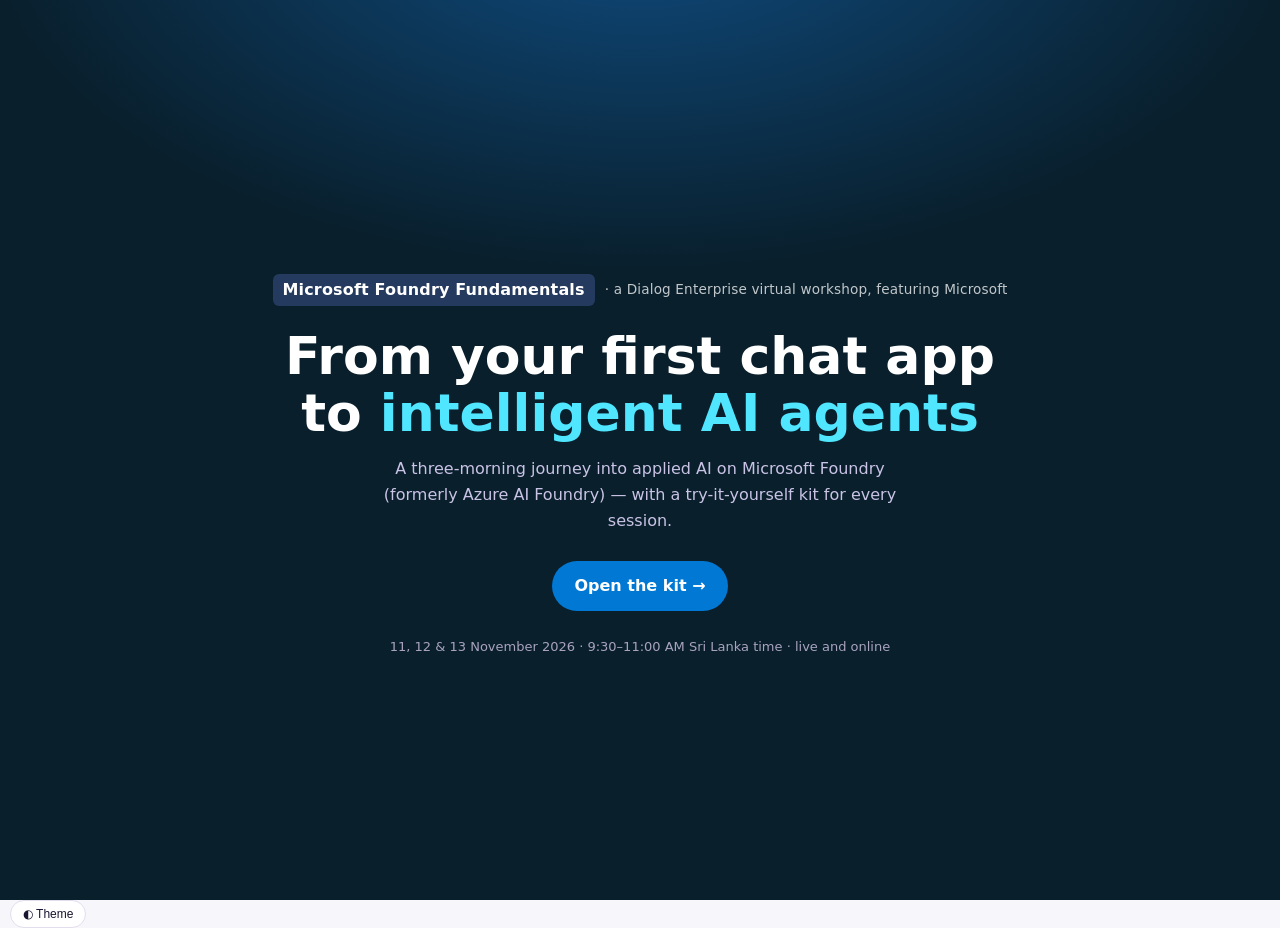
==== docs/index.html @ ff6bd593 "Add Microsoft Foundry Fundamentals try-it kit: site, Day 1 guide and chat app" ====
<!doctype html>
<html lang="en"><head><meta charset="utf-8"><meta name="viewport" content="width=device-width,initial-scale=1">
<title>Microsoft Foundry Fundamentals</title><link rel="stylesheet" href="assets/site.css"></head>
<body><section class="hero"><span class="brand"><span class="f">Microsoft Foundry Fundamentals</span><span class="by">· a Dialog Enterprise virtual workshop, featuring Microsoft</span></span>
<h1>From your first chat app to <span class="accent">intelligent AI agents</span></h1>
<p class="sub">A three-morning journey into applied AI on Microsoft Foundry (formerly Azure AI Foundry) — with a try-it-yourself
kit for every session.</p>
<a class="cta" href="home.html">Open the kit →</a>
<div class="meta">11, 12 & 13 November 2026 · 9:30–11:00 AM Sri Lanka time · live and online</div></section>
<script src="assets/site.js"></script></body></html>
---- docs/assets/site.css ----
:root{
  --ink:#1A1530;--muted:#5E5873;--bg:#F7F6FB;--card:#FFFFFF;--panel:#F0EEF7;--border:#E2DEEE;
  --dialog:#0078D4;--dialog-soft:#DEECF9;--foundry:#243A5E;--foundry-soft:#E8F1FB;--ok:#147A4B;--warn:#A15C00;
  --code-bg:#14112A;--code-ink:#E9E6FF;--hero:#091F2C;
}
@media (prefers-color-scheme:dark){:root:not([data-theme="light"]){
  --ink:#ECEAF6;--muted:#A9A3C0;--bg:#110E1F;--card:#1B1730;--panel:#221D3B;--border:#332D52;
  --dialog:#4FA8FF;--dialog-soft:#0F2A44;--foundry:#7FB8F0;--foundry-soft:#13283D;--ok:#4FD39A;--warn:#F2B04C;
  --code-bg:#0B0918;--code-ink:#E9E6FF;--hero:#0B0918;
}}
:root[data-theme="dark"]{
  --ink:#ECEAF6;--muted:#A9A3C0;--bg:#110E1F;--card:#1B1730;--panel:#221D3B;--border:#332D52;
  --dialog:#4FA8FF;--dialog-soft:#0F2A44;--foundry:#7FB8F0;--foundry-soft:#13283D;--ok:#4FD39A;--warn:#F2B04C;
  --code-bg:#0B0918;--code-ink:#E9E6FF;--hero:#0B0918;
}
*{box-sizing:border-box}
html{-webkit-text-size-adjust:100%}
body{margin:0;font-family:'Segoe UI',system-ui,-apple-system,Helvetica,Arial,sans-serif;color:var(--ink);background:var(--bg);line-height:1.6}
a{color:var(--foundry)}
code{font-family:'Cascadia Code',Consolas,'SFMono-Regular',Menlo,monospace;font-size:.9em;background:var(--panel);padding:1px 6px;border-radius:5px;overflow-wrap:anywhere}
.brand{display:inline-flex;align-items:center;gap:10px;font-weight:700;letter-spacing:.01em}
.brand .d{color:#fff;background:var(--dialog);padding:3px 10px;border-radius:6px}
.brand .x{opacity:.6;font-weight:300}
.brand .f{color:#fff;background:var(--foundry);padding:3px 10px;border-radius:6px}
.brand .by{font-weight:400;opacity:.75;font-size:.85em}
header.top{background:var(--hero);color:#fff;padding:20px 16px}
header.top .in{max-width:1040px;margin:0 auto}
header.top a.back{color:#C9C3E6;text-decoration:none;font-size:13px}
header.top h1{margin:10px 0 4px;font-size:clamp(22px,4vw,30px);font-weight:650;line-height:1.2}
header.top p{margin:0;color:#C9C3E6;max-width:760px}
.chips{display:flex;flex-wrap:wrap;gap:8px;margin-top:12px}
.chip{font-size:12px;font-weight:600;padding:3px 10px;border-radius:999px;background:rgba(255,255,255,.12);color:#fff}
.wrap{max-width:1040px;margin:0 auto;padding:24px 16px 64px}
h2.sec{font-size:13px;text-transform:uppercase;letter-spacing:.06em;color:var(--muted);margin:30px 0 12px}
.cards{display:grid;grid-template-columns:repeat(auto-fill,minmax(280px,1fr));gap:14px}
.card{display:block;background:var(--card);border:1px solid var(--border);border-radius:12px;padding:16px 18px;text-decoration:none;color:var(--ink);transition:transform .12s,border-color .12s}
a.card:hover{transform:translateY(-2px);border-color:var(--foundry)}
.card .k{font-size:11px;font-weight:700;text-transform:uppercase;letter-spacing:.05em;color:var(--foundry)}
.card h3{margin:4px 0 6px;font-size:17px}
.card p{margin:0;font-size:14px;color:var(--muted)}
.card .t{float:right;font-size:12px;color:var(--muted)}
.card.core{border-left:5px solid var(--dialog)}
.card.stretch{border-left:5px solid var(--foundry)}
.recap{background:var(--foundry-soft);border:1px solid var(--border);border-radius:12px;padding:14px 16px;margin:0 0 18px}
.recap b{color:var(--foundry)}
.goal{background:var(--card);border:1px solid var(--border);border-radius:12px;padding:14px 18px}
.goal ul{margin:6px 0 0;padding-left:20px}
ol.steps{counter-reset:s;list-style:none;padding:0;margin:0}
ol.steps>li{counter-increment:s;position:relative;background:var(--card);border:1px solid var(--border);border-radius:12px;padding:16px 18px 14px 58px;margin-bottom:14px}
ol.steps>li::before{content:counter(s);position:absolute;left:16px;top:15px;width:28px;height:28px;border-radius:50%;background:var(--dialog);color:#fff;font-weight:700;display:flex;align-items:center;justify-content:center;font-size:14px}
ol.steps h3{margin:0 0 6px;font-size:16px}
ol.steps p{margin:6px 0}
@media(max-width:560px){ol.steps>li{padding-left:18px;padding-top:50px}ol.steps>li::before{top:14px}}
.code{position:relative;margin:10px 0}
.code .prewrap{position:relative}
.code pre{margin:0;padding-top:40px!important;background:var(--code-bg);color:var(--code-ink);border-radius:10px;padding:14px 16px;overflow-x:auto;font-size:13px;line-height:1.5}
.code pre code{background:none;padding:0;font-size:inherit;color:inherit;overflow-wrap:normal}
.code .copy{position:absolute;top:8px;right:8px;font:600 12px/1 inherit;background:rgba(255,255,255,.12);color:#fff;border:1px solid rgba(255,255,255,.25);border-radius:6px;padding:6px 10px;cursor:pointer}
.code .copy.ok{background:var(--ok);border-color:var(--ok)}
.code .lbl{font-size:11px;font-weight:700;text-transform:uppercase;letter-spacing:.05em;color:var(--muted);margin-bottom:4px}
.note{border-radius:10px;padding:12px 14px;margin:12px 0;font-size:14px;border:1px solid var(--border);background:var(--panel)}
.note.tip{border-left:5px solid var(--ok)}
.note.warn{border-left:5px solid var(--warn)}
.note.try{border-left:5px solid var(--foundry)}
.note b:first-child{margin-right:4px}
details.trouble{background:var(--card);border:1px solid var(--border);border-radius:10px;padding:10px 14px;margin:8px 0}
details.trouble summary{cursor:pointer;font-weight:600}
table{border-collapse:collapse;width:100%;font-size:14px;background:var(--card);border-radius:10px;overflow:hidden}
th,td{border-bottom:1px solid var(--border);padding:9px 10px;text-align:left;vertical-align:top}
th{background:var(--panel);font-size:12px;text-transform:uppercase;letter-spacing:.04em;color:var(--muted)}
.tablewrap{overflow-x:auto;border:1px solid var(--border);border-radius:10px}
.stepnav{display:flex;justify-content:space-between;gap:12px;margin-top:28px;flex-wrap:wrap}
.stepnav a{flex:1 1 240px;background:var(--card);border:1px solid var(--border);border-radius:10px;padding:12px 16px;text-decoration:none;color:var(--ink);font-weight:600;font-size:14px}
.stepnav a.next{border-right:5px solid var(--dialog);text-align:right}
.stepnav a span{display:block;font-weight:400;color:var(--muted);font-size:12px}
.cta{display:inline-flex;align-items:center;gap:8px;background:var(--dialog);color:#fff;font-weight:650;padding:12px 22px;border-radius:999px;text-decoration:none}
.cta.alt{background:var(--foundry)}
.ctas{display:flex;flex-wrap:wrap;gap:10px;margin:14px 0}
figure.diagram{margin:14px 0;background:var(--card);border:1px solid var(--border);border-radius:12px;padding:12px;overflow-x:auto}
figure.diagram svg{display:block;width:100%;min-width:620px;height:auto}
figure.diagram figcaption{font-size:12px;color:var(--muted);margin-top:6px}
footer{border-top:1px solid var(--border);padding:18px 16px;font-size:12px;color:var(--muted);text-align:center}
.theme{margin-left:10px;background:var(--card);color:var(--ink);border:1px solid var(--border);border-radius:999px;padding:6px 12px;font-size:12px;cursor:pointer;z-index:5}
/* landing */
.hero{min-height:100vh;display:flex;flex-direction:column;align-items:center;justify-content:center;text-align:center;padding:72px 16px 40px;color:#fff;
  background:radial-gradient(1100px 600px at 50% -10%,#0F4C81 0%,var(--hero) 60%)}
.hero h1{font-size:clamp(30px,6.4vw,52px);line-height:1.1;margin:22px 0 14px;font-weight:650;max-width:760px}
.hero h1 .accent{color:#50E6FF}
.hero p.sub{color:#C9C3E6;max-width:560px;margin:0 auto 28px}
.hero .meta{margin-top:26px;font-size:13px;color:#A9A3C0}
.agenda td:first-child{white-space:nowrap;font-weight:600}
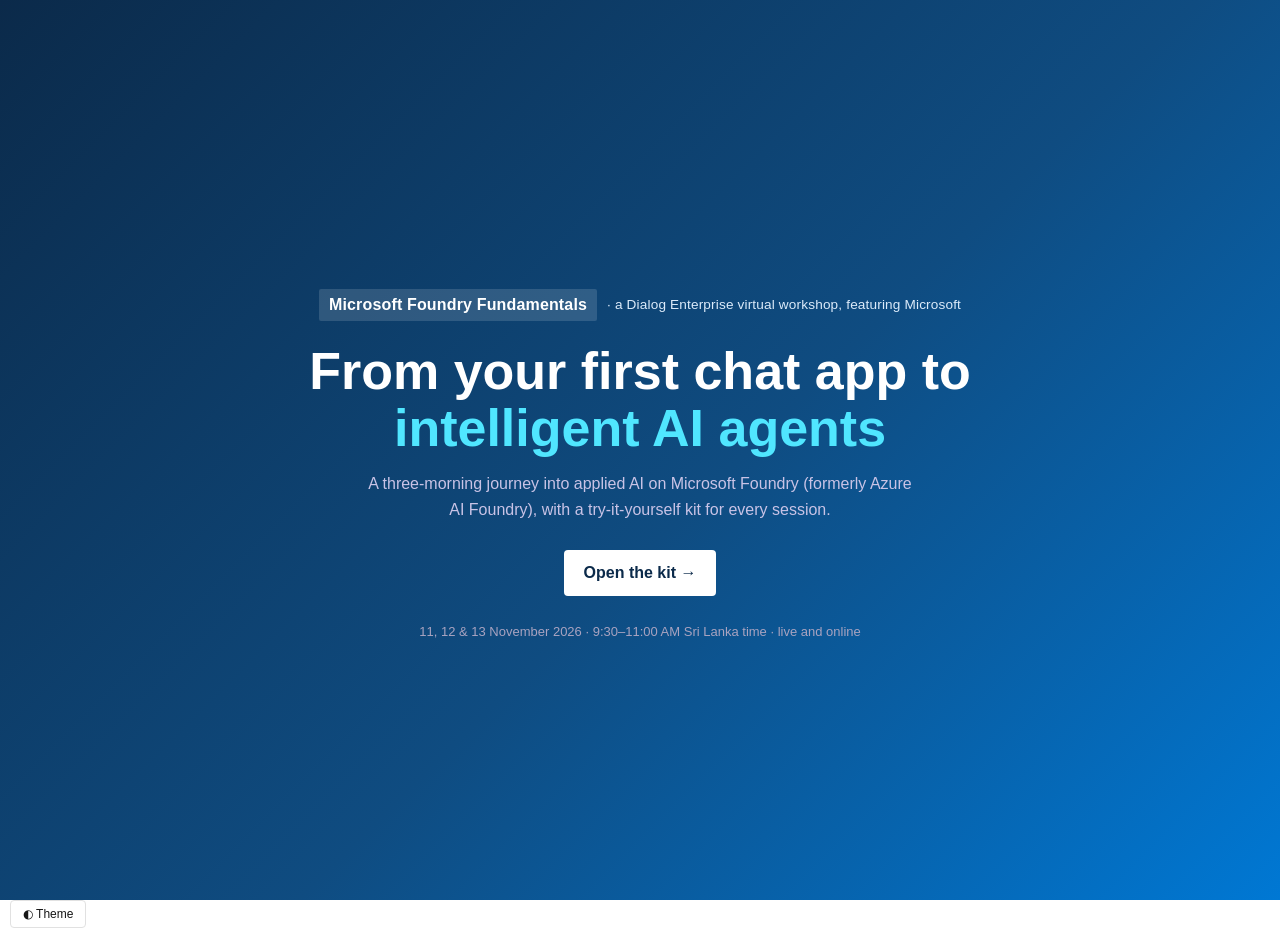
==== commit 1ff07dc6: "Tidy punctuation: replace em dashes" ====
--- a/docs/index.html
+++ b/docs/index.html
@@ -3,7 +3,7 @@
 <title>Microsoft Foundry Fundamentals</title><link rel="stylesheet" href="assets/site.css"></head>
 <body><section class="hero"><span class="brand"><span class="f">Microsoft Foundry Fundamentals</span><span class="by">· a Dialog Enterprise virtual workshop, featuring Microsoft</span></span>
 <h1>From your first chat app to <span class="accent">intelligent AI agents</span></h1>
-<p class="sub">A three-morning journey into applied AI on Microsoft Foundry (formerly Azure AI Foundry) — with a try-it-yourself
+<p class="sub">A three-morning journey into applied AI on Microsoft Foundry (formerly Azure AI Foundry), with a try-it-yourself
 kit for every session.</p>
 <a class="cta" href="home.html">Open the kit →</a>
 <div class="meta">11, 12 & 13 November 2026 · 9:30–11:00 AM Sri Lanka time · live and online</div></section>
--- a/docs/assets/site.css
+++ b/docs/assets/site.css
@@ -89,3 +89,49 @@
 .hero p.sub{color:#C9C3E6;max-width:560px;margin:0 auto 28px}
 .hero .meta{margin-top:26px;font-size:13px;color:#A9A3C0}
 .agenda td:first-child{white-space:nowrap;font-weight:600}
+
+/* ---------- Microsoft Learn / Fluent styling (overrides) ---------- */
+:root{--ink:#161616;--muted:#505050;--bg:#FFFFFF;--card:#FFFFFF;--panel:#F5F5F5;--border:#E1E1E1;
+  --dialog:#0078D4;--dialog-soft:#EFF6FC;--foundry:#0F6CBD;--foundry-soft:#EFF6FC;--code-bg:#1E1E1E;--code-ink:#D4D4D4;--hero:#0B2A4A}
+@media (prefers-color-scheme:dark){:root:not([data-theme="light"]){--ink:#F2F2F2;--muted:#BDBDBD;--bg:#1B1B1B;--card:#242424;--panel:#2B2B2B;--border:#3B3B3B;
+  --dialog:#4FA8FF;--dialog-soft:#0F2A44;--foundry:#7FB8F0;--foundry-soft:#13283D;--code-bg:#0D0D0D}}
+:root[data-theme="dark"]{--ink:#F2F2F2;--muted:#BDBDBD;--bg:#1B1B1B;--card:#242424;--panel:#2B2B2B;--border:#3B3B3B;
+  --dialog:#4FA8FF;--dialog-soft:#0F2A44;--foundry:#7FB8F0;--foundry-soft:#13283D;--code-bg:#0D0D0D}
+body{font-family:'Segoe UI','Segoe UI Web (West European)',-apple-system,BlinkMacSystemFont,Roboto,'Helvetica Neue',sans-serif;font-size:16px}
+a{color:var(--dialog);text-decoration:none}a:hover{text-decoration:underline}
+/* header: white bar like Microsoft Learn, with a blue top rule */
+header.top{background:var(--card);color:var(--ink);border-top:4px solid #0078D4;border-bottom:1px solid var(--border);padding:22px 16px 26px}
+header.top a.back{color:var(--dialog)}
+header.top h1{color:var(--ink);font-weight:600;font-size:clamp(26px,4.4vw,40px);letter-spacing:-.01em}
+header.top p{color:var(--muted)}
+.chip{background:var(--panel);color:var(--ink);border:1px solid var(--border);border-radius:4px;font-weight:600}
+.brand .f{background:#0078D4;border-radius:2px;padding:3px 10px}
+.brand .by{color:var(--muted);opacity:1}
+/* Fluent buttons: 4px radius, no pills */
+.cta{background:#0078D4;border-radius:4px;padding:10px 20px;font-weight:600;box-shadow:none}
+.cta:hover{background:#106EBE;text-decoration:none}
+.cta.alt{background:var(--card);color:var(--dialog);border:1px solid var(--dialog)}
+.cta.alt:hover{background:var(--dialog-soft)}
+/* cards: flat, subtle elevation, no coloured edges */
+.card,ol.steps>li,.goal,details.trouble,.stepnav a{border-radius:6px;border:1px solid var(--border);box-shadow:0 1.6px 3.6px rgba(0,0,0,.08),0 .3px .9px rgba(0,0,0,.06)}
+.card.core,.card.stretch{border-left:1px solid var(--border)}
+a.card:hover{transform:none;border-color:var(--dialog);box-shadow:0 6.4px 14.4px rgba(0,0,0,.12)}
+.card .k{color:var(--dialog);letter-spacing:.04em}
+ol.steps>li::before{background:#0078D4;border-radius:50%}
+.recap{background:var(--dialog-soft);border:1px solid #C7E0F4;border-radius:6px}
+.recap b{color:var(--foundry)}
+.note{border-radius:6px;background:var(--card);border:1px solid var(--border)}
+.note.tip{border-left:4px solid #107C10}.note.warn{border-left:4px solid #FFB900}.note.try{border-left:4px solid #0078D4}
+.stepnav a.next{border-right:1px solid var(--border);border-color:var(--dialog)}
+h2.sec{color:var(--ink);font-size:20px;text-transform:none;letter-spacing:0;font-weight:600;margin:36px 0 14px}
+table{border-radius:0}th{background:var(--panel);color:var(--ink);text-transform:none;font-size:14px;letter-spacing:0}
+.tablewrap{border-radius:6px}
+.code pre{border-radius:6px}
+footer{background:var(--panel)}
+.theme{border-radius:4px}
+/* landing hero: deep Microsoft blue gradient */
+.hero{background:linear-gradient(135deg,#0B2A4A 0%,#0F4C81 55%,#0078D4 100%)}
+.hero h1{font-weight:600}.hero h1 .accent{color:#50E6FF}
+.hero .brand .f{background:rgba(255,255,255,.14)}
+.hero .brand .by{color:#DCEBFA}
+.hero .cta{background:#FFFFFF;color:#0B2A4A}.hero .cta:hover{background:#EFF6FC}
